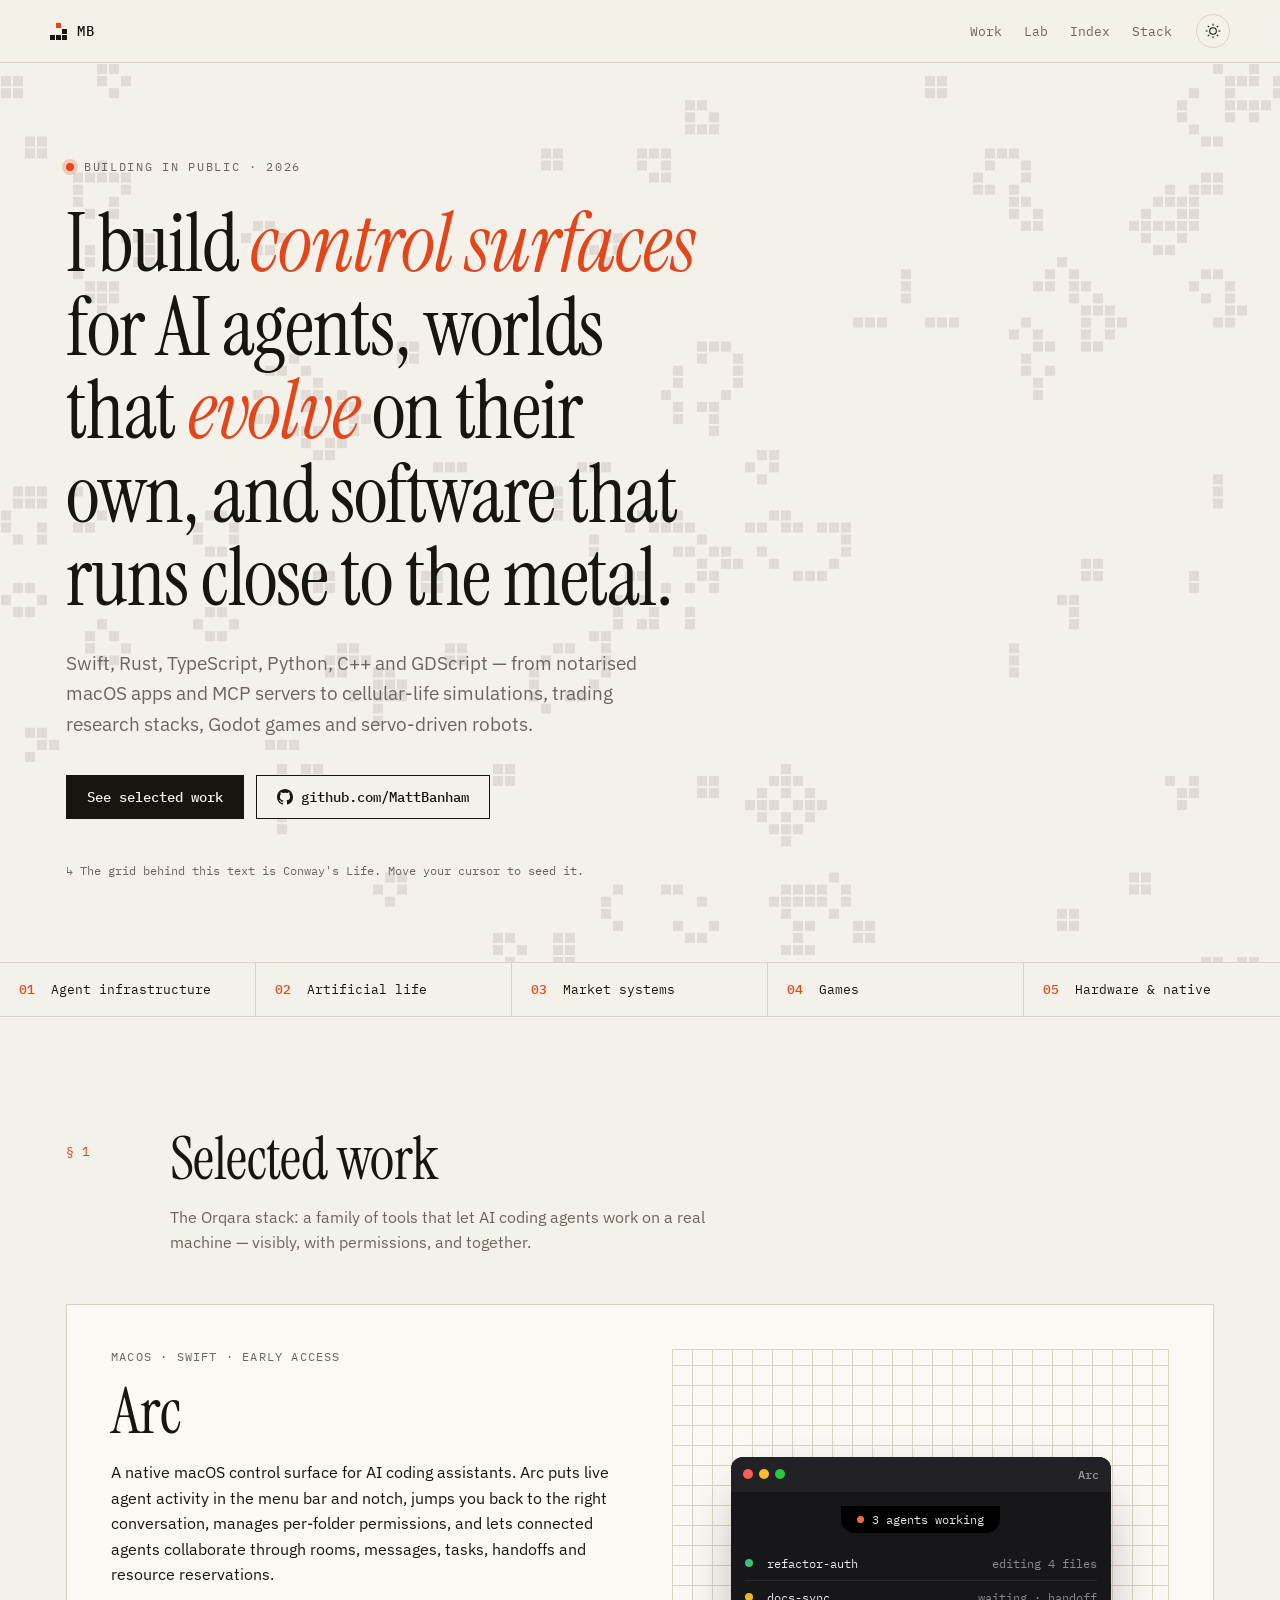
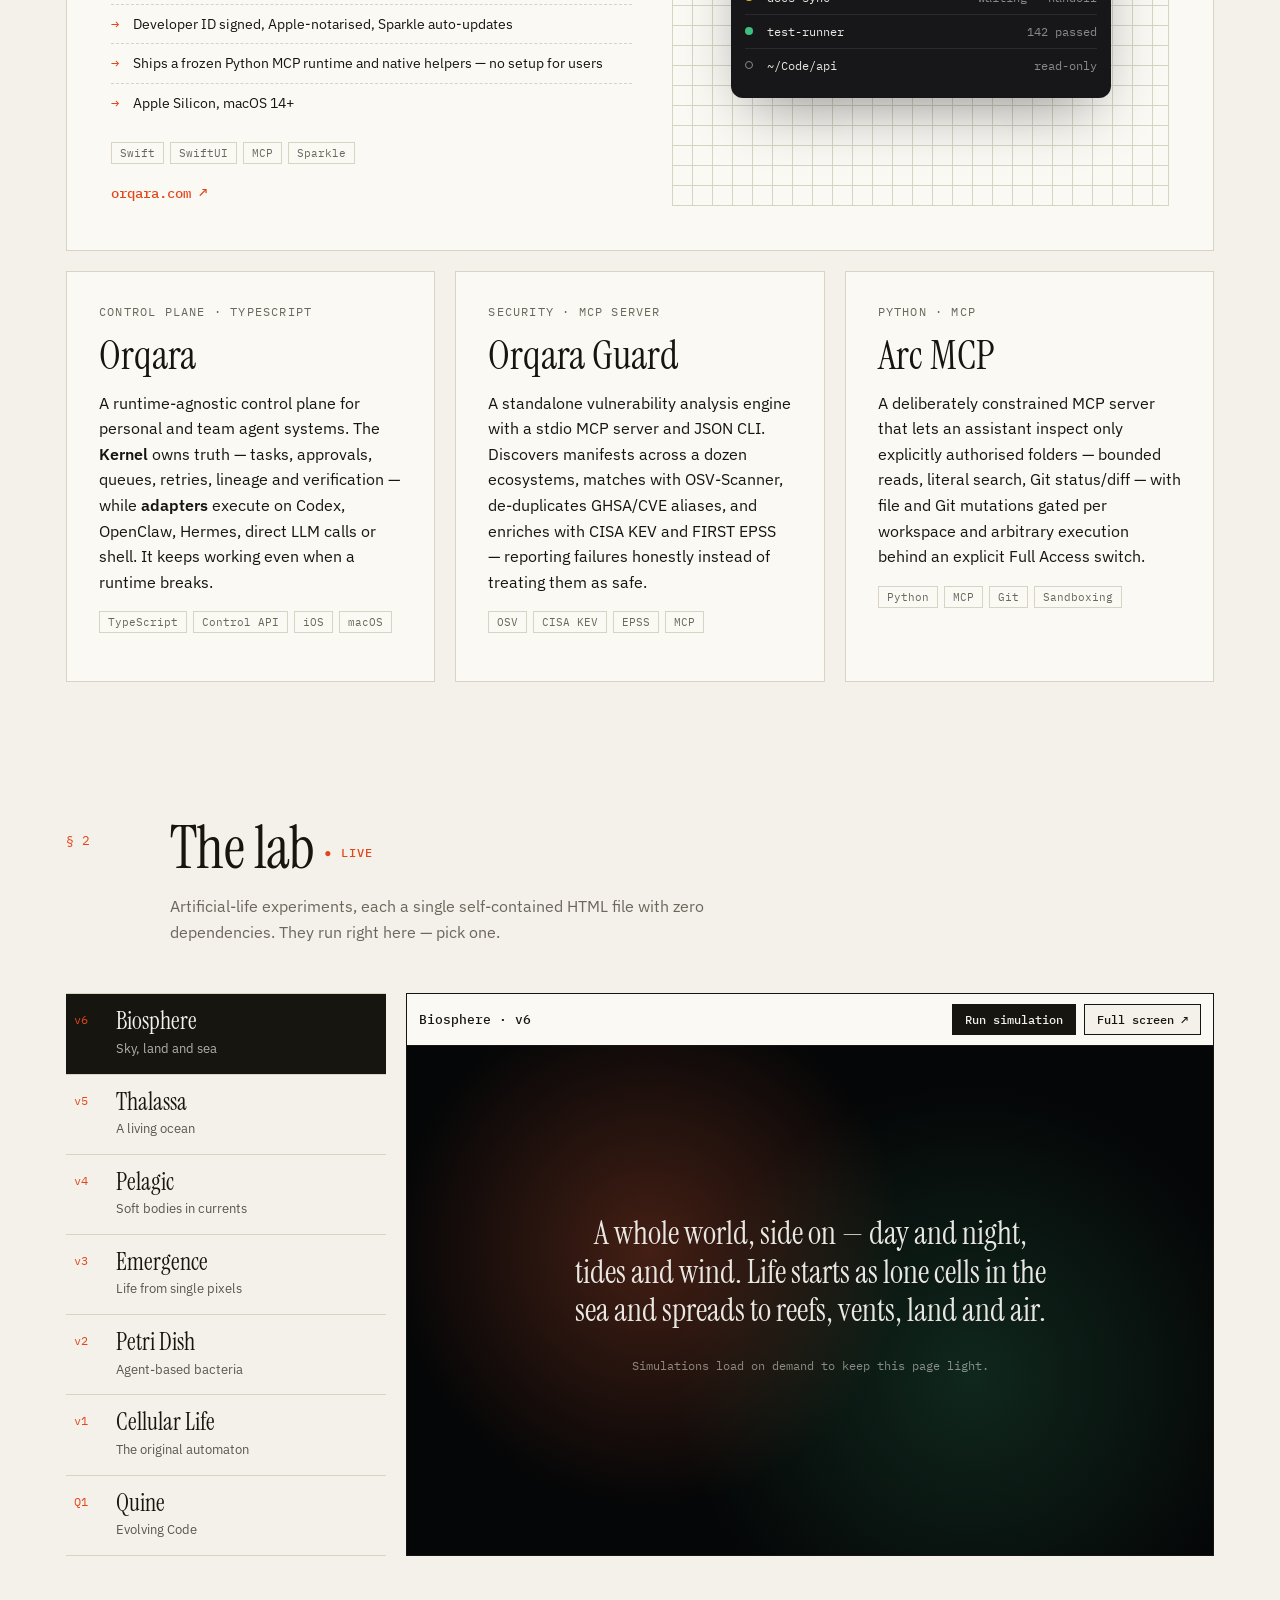
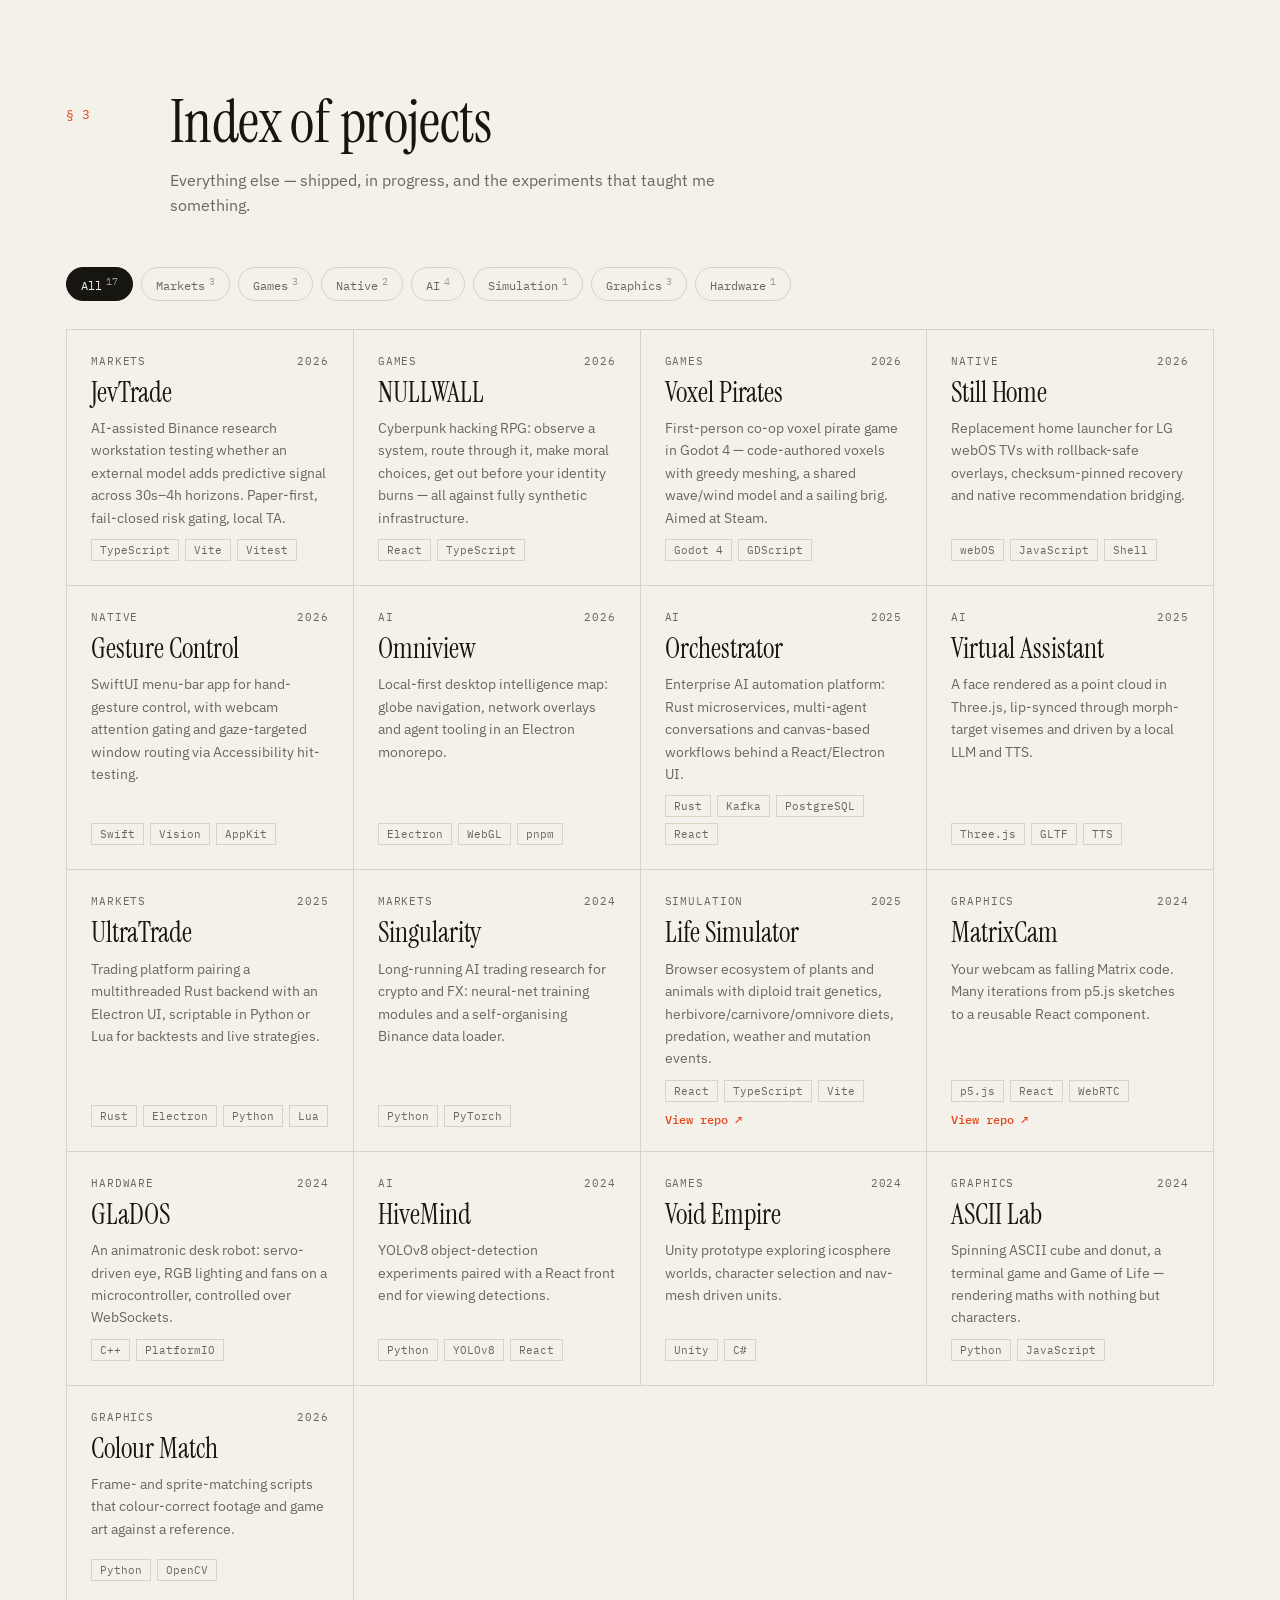
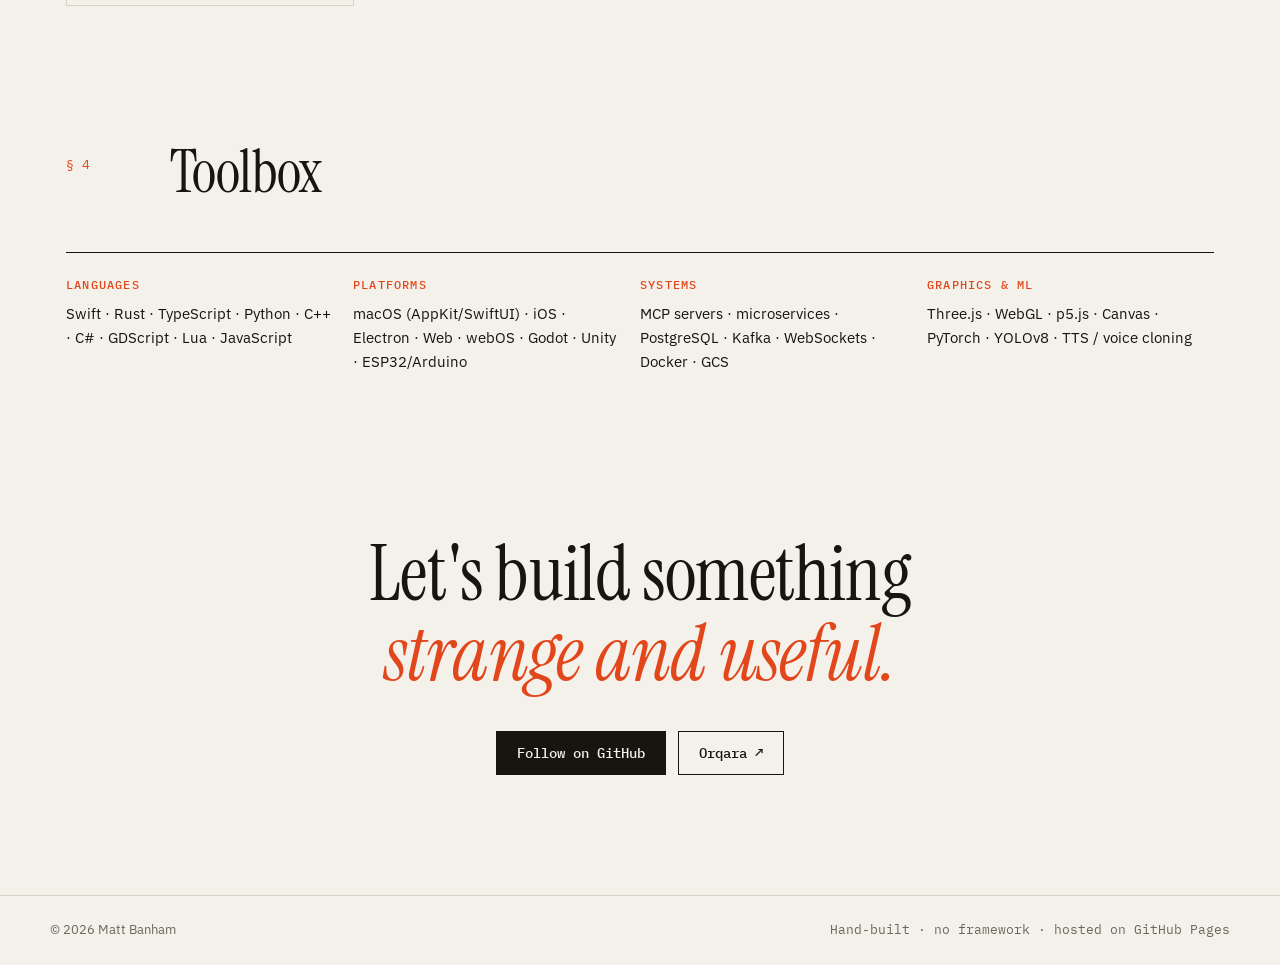
==== index.html @ 12acc255 "Portfolio site: work, live simulation lab and project index Co-Authored-By: Claude <noreply@anthropi" ====
<!doctype html>
<html lang="en">
<head>
  <meta charset="utf-8">
  <meta name="viewport" content="width=device-width, initial-scale=1">
  <title>Matt Banham — Work</title>
  <meta name="description" content="Agent tooling, living simulations, trading systems, games and hardware — selected work by Matt Banham.">
  <meta property="og:title" content="Matt Banham — Work">
  <meta property="og:description" content="Agent tooling, living simulations, trading systems, games and hardware.">
  <link rel="icon" href="data:image/svg+xml,%3Csvg xmlns='http://www.w3.org/2000/svg' viewBox='0 0 16 16'%3E%3Crect width='16' height='16' fill='%2316150f'/%3E%3Crect x='3' y='3' width='3' height='3' fill='%23e2471b'/%3E%3Crect x='6.5' y='6.5' width='3' height='3' fill='%23f4f1ea'/%3E%3Crect x='10' y='3' width='3' height='3' fill='%23f4f1ea'/%3E%3Crect x='3' y='10' width='3' height='3' fill='%23f4f1ea'/%3E%3Crect x='10' y='10' width='3' height='3' fill='%23f4f1ea'/%3E%3C/svg%3E">
  <link rel="preconnect" href="https://fonts.googleapis.com">
  <link rel="preconnect" href="https://fonts.gstatic.com" crossorigin>
  <link href="https://fonts.googleapis.com/css2?family=Instrument+Serif:ital@0;1&family=IBM+Plex+Mono:wght@400;500&family=IBM+Plex+Sans:wght@400;500;600&display=swap" rel="stylesheet">
  <link rel="stylesheet" href="assets/style.css">
</head>
<body>
  <a class="skip" href="#work">Skip to work</a>

  <header class="nav">
    <a class="brand" href="#top" aria-label="Home">
      <span class="glyph" aria-hidden="true"><i></i><i></i><i></i><i></i><i></i></span>
      <span>MB</span>
    </a>
    <nav aria-label="Sections">
      <a href="#work">Work</a>
      <a href="#lab">Lab</a>
      <a href="#index">Index</a>
      <a href="#stack">Stack</a>
    </nav>
    <button class="theme" id="themeToggle" type="button" aria-label="Toggle colour theme">
      <svg viewBox="0 0 24 24" aria-hidden="true"><circle cx="12" cy="12" r="5"/><path d="M12 1v3M12 20v3M4.2 4.2l2.1 2.1M17.7 17.7l2.1 2.1M1 12h3M20 12h3M4.2 19.8l2.1-2.1M17.7 6.3l2.1-2.1"/></svg>
    </button>
  </header>

  <main id="top">
    <!-- HERO -->
    <section class="hero">
      <canvas id="life" aria-hidden="true"></canvas>
      <div class="hero-inner">
        <p class="eyebrow"><span class="dot"></span> Building in public · 2026</p>
        <h1>I build <em>control surfaces</em> for AI agents, worlds that <em>evolve</em> on their own, and software that runs close to the metal.</h1>
        <p class="lede">Swift, Rust, TypeScript, Python, C++ and GDScript — from notarised macOS apps and MCP servers to cellular-life simulations, trading research stacks, Godot games and servo-driven robots.</p>
        <div class="cta">
          <a class="btn primary" href="#work">See selected work</a>
          <a class="btn" href="https://github.com/MattBanham" target="_blank" rel="noopener">
            <svg viewBox="0 0 16 16" aria-hidden="true"><path fill="currentColor" d="M8 0C3.58 0 0 3.58 0 8c0 3.54 2.29 6.53 5.47 7.59.4.07.55-.17.55-.38 0-.19-.01-.82-.01-1.49-2.01.37-2.53-.49-2.69-.94-.09-.23-.48-.94-.82-1.13-.28-.15-.68-.52-.01-.53.63-.01 1.08.58 1.23.82.72 1.21 1.87.87 2.33.66.07-.52.28-.87.51-1.07-1.78-.2-3.64-.89-3.64-3.95 0-.87.31-1.59.82-2.15-.08-.2-.36-1.02.08-2.12 0 0 .67-.21 2.2.82.64-.18 1.32-.27 2-.27.68 0 1.36.09 2 .27 1.53-1.04 2.2-.82 2.2-.82.44 1.1.16 1.92.08 2.12.51.56.82 1.27.82 2.15 0 3.07-1.87 3.75-3.65 3.95.29.25.54.73.54 1.48 0 1.07-.01 1.93-.01 2.2 0 .21.15.46.55.38A8.013 8.013 0 0016 8c0-4.42-3.58-8-8-8z"/></svg>
            github.com/MattBanham
          </a>
        </div>
        <p class="hint">↳ The grid behind this text is Conway's Life. Move your cursor to seed it.</p>
      </div>
    </section>

    <!-- DOMAINS STRIP -->
    <section class="strip" aria-label="Areas of work">
      <div><b>01</b> Agent infrastructure</div>
      <div><b>02</b> Artificial life</div>
      <div><b>03</b> Market systems</div>
      <div><b>04</b> Games</div>
      <div><b>05</b> Hardware &amp; native</div>
    </section>

    <!-- FEATURED -->
    <section id="work" class="section">
      <header class="sec-head">
        <p class="num">§ 1</p>
        <h2>Selected work</h2>
        <p class="sec-sub">The Orqara stack: a family of tools that let AI coding agents work on a real machine — visibly, with permissions, and together.</p>
      </header>

      <article class="feature feature-lg">
        <div class="feature-copy">
          <p class="kicker">macOS · Swift · Early Access</p>
          <h3>Arc</h3>
          <p>A native macOS control surface for AI coding assistants. Arc puts live agent activity in the menu bar and notch, jumps you back to the right conversation, manages per-folder permissions, and lets connected agents collaborate through rooms, messages, tasks, handoffs and resource reservations.</p>
          <ul class="facts">
            <li>Developer ID signed, Apple-notarised, Sparkle auto-updates</li>
            <li>Ships a frozen Python MCP runtime and native helpers — no setup for users</li>
            <li>Apple Silicon, macOS 14+</li>
          </ul>
          <div class="tags"><span>Swift</span><span>SwiftUI</span><span>MCP</span><span>Sparkle</span></div>
          <a class="link" href="https://orqara.com" target="_blank" rel="noopener">orqara.com ↗</a>
        </div>
        <div class="feature-art" aria-hidden="true">
          <div class="mock-mac">
            <div class="mock-bar"><span></span><span></span><span></span><b>Arc</b></div>
            <div class="mock-notch"><i></i> 3 agents working</div>
            <div class="mock-rows">
              <div><i class="ok"></i><span>refactor-auth</span><em>editing 4 files</em></div>
              <div><i class="busy"></i><span>docs-sync</span><em>waiting · handoff</em></div>
              <div><i class="ok"></i><span>test-runner</span><em>142 passed</em></div>
              <div><i class="lock"></i><span>~/Code/api</span><em>read-only</em></div>
            </div>
          </div>
        </div>
      </article>

      <div class="feature-grid">
        <article class="feature">
          <p class="kicker">Control plane · TypeScript</p>
          <h3>Orqara</h3>
          <p>A runtime-agnostic control plane for personal and team agent systems. The <b>Kernel</b> owns truth — tasks, approvals, queues, retries, lineage and verification — while <b>adapters</b> execute on Codex, OpenClaw, Hermes, direct LLM calls or shell. It keeps working even when a runtime breaks.</p>
          <div class="tags"><span>TypeScript</span><span>Control API</span><span>iOS</span><span>macOS</span></div>
        </article>
        <article class="feature">
          <p class="kicker">Security · MCP server</p>
          <h3>Orqara Guard</h3>
          <p>A standalone vulnerability analysis engine with a stdio MCP server and JSON CLI. Discovers manifests across a dozen ecosystems, matches with OSV-Scanner, de-duplicates GHSA/CVE aliases, and enriches with CISA KEV and FIRST EPSS — reporting failures honestly instead of treating them as safe.</p>
          <div class="tags"><span>OSV</span><span>CISA KEV</span><span>EPSS</span><span>MCP</span></div>
        </article>
        <article class="feature">
          <p class="kicker">Python · MCP</p>
          <h3>Arc MCP</h3>
          <p>A deliberately constrained MCP server that lets an assistant inspect only explicitly authorised folders — bounded reads, literal search, Git status/diff — with file and Git mutations gated per workspace and arbitrary execution behind an explicit Full Access switch.</p>
          <div class="tags"><span>Python</span><span>MCP</span><span>Git</span><span>Sandboxing</span></div>
        </article>
      </div>
    </section>

    <!-- LAB -->
    <section id="lab" class="section lab">
      <header class="sec-head">
        <p class="num">§ 2</p>
        <h2>The lab <span class="live">● live</span></h2>
        <p class="sec-sub">Artificial-life experiments, each a single self-contained HTML file with zero dependencies. They run right here — pick one.</p>
      </header>

      <div class="lab-layout">
        <ol class="lab-list" id="labList"></ol>
        <div class="lab-stage">
          <div class="stage-bar">
            <span id="stageTitle">Biosphere</span>
            <span class="stage-actions">
              <button type="button" id="stageLoad" class="btn small primary">Run simulation</button>
              <a id="stageOpen" class="btn small" href="demos/cellular-life/v6.html" target="_blank" rel="noopener">Full screen ↗</a>
            </span>
          </div>
          <div class="stage-frame" id="stageFrame">
            <div class="stage-poster" id="stagePoster">
              <p id="stageDesc"></p>
              <p class="mono small">Simulations load on demand to keep this page light.</p>
            </div>
          </div>
        </div>
      </div>
    </section>

    <!-- INDEX -->
    <section id="index" class="section">
      <header class="sec-head">
        <p class="num">§ 3</p>
        <h2>Index of projects</h2>
        <p class="sec-sub">Everything else — shipped, in progress, and the experiments that taught me something.</p>
      </header>
      <div class="filters" role="toolbar" aria-label="Filter projects" id="filters"></div>
      <div class="index-grid" id="indexGrid"></div>
    </section>

    <!-- STACK -->
    <section id="stack" class="section">
      <header class="sec-head">
        <p class="num">§ 4</p>
        <h2>Toolbox</h2>
      </header>
      <div class="stack">
        <div><h4>Languages</h4><p>Swift · Rust · TypeScript · Python · C++ · C# · GDScript · Lua · JavaScript</p></div>
        <div><h4>Platforms</h4><p>macOS (AppKit/SwiftUI) · iOS · Electron · Web · webOS · Godot · Unity · ESP32/Arduino</p></div>
        <div><h4>Systems</h4><p>MCP servers · microservices · PostgreSQL · Kafka · WebSockets · Docker · GCS</p></div>
        <div><h4>Graphics &amp; ML</h4><p>Three.js · WebGL · p5.js · Canvas · PyTorch · YOLOv8 · TTS / voice cloning</p></div>
      </div>
    </section>

    <!-- CONTACT -->
    <section class="section contact">
      <h2>Let's build something <em>strange and useful.</em></h2>
      <div class="cta">
        <a class="btn primary" href="https://github.com/MattBanham" target="_blank" rel="noopener">Follow on GitHub</a>
        <a class="btn" href="https://orqara.com" target="_blank" rel="noopener">Orqara ↗</a>
      </div>
    </section>
  </main>

  <footer class="foot">
    <span>© <span id="year">2026</span> Matt Banham</span>
    <span class="mono">Hand-built · no framework · hosted on GitHub Pages</span>
  </footer>

  <script src="assets/main.js"></script>
</body>
</html>
---- assets/style.css ----
:root {
  --paper: #f4f1ea;
  --card: #fbf9f4;
  --ink: #16150f;
  --muted: #6b675c;
  --line: #d9d3c4;
  --accent: #e2471b;
  --accent-ink: #fff;
  --ok: #2f8f5b;
  --busy: #d69a1c;
  --cell: rgba(22, 21, 15, 0.09);
  --cell-hot: rgba(226, 71, 27, 0.5);
  --serif: "Instrument Serif", Georgia, serif;
  --sans: "IBM Plex Sans", system-ui, -apple-system, sans-serif;
  --mono: "IBM Plex Mono", ui-monospace, Menlo, monospace;
  --wrap: 1180px;
  color-scheme: light;
}
@media (prefers-color-scheme: dark) {
  :root:not([data-theme="light"]) {
    --paper: #0f0f0d; --card: #171714; --ink: #ece8dd; --muted: #9a958a; --line: #2c2b27;
    --accent: #ff6a3d; --accent-ink: #120a06; --cell: rgba(236, 232, 221, 0.07); --cell-hot: rgba(255, 106, 61, 0.55);
    color-scheme: dark;
  }
}
:root[data-theme="dark"] {
  --paper: #0f0f0d; --card: #171714; --ink: #ece8dd; --muted: #9a958a; --line: #2c2b27;
  --accent: #ff6a3d; --accent-ink: #120a06; --cell: rgba(236, 232, 221, 0.07); --cell-hot: rgba(255, 106, 61, 0.55);
  color-scheme: dark;
}

* { box-sizing: border-box; }
html { scroll-behavior: smooth; }
body {
  margin: 0; background: var(--paper); color: var(--ink);
  font: 16px/1.6 var(--sans); -webkit-font-smoothing: antialiased; overflow-x: hidden;
}
a { color: inherit; }
em { font-style: italic; }
.mono { font-family: var(--mono); }
.small { font-size: 12px; }
.skip { position: absolute; left: -999px; }
.skip:focus { left: 16px; top: 16px; z-index: 99; background: var(--ink); color: var(--paper); padding: 8px 12px; }
:focus-visible { outline: 2px solid var(--accent); outline-offset: 3px; }

/* NAV */
.nav {
  position: sticky; top: 0; z-index: 20; display: flex; align-items: center; gap: 24px;
  padding: 14px max(16px, calc((100vw - var(--wrap)) / 2));
  background: color-mix(in srgb, var(--paper) 82%, transparent);
  backdrop-filter: blur(10px); -webkit-backdrop-filter: blur(10px);
  border-bottom: 1px solid var(--line);
}
.brand { display: flex; align-items: center; gap: 10px; text-decoration: none; font: 500 14px var(--mono); letter-spacing: .08em; }
.glyph { display: grid; grid-template-columns: repeat(3, 5px); gap: 1px; }
.glyph i { width: 5px; height: 5px; background: var(--ink); }
.glyph i:nth-child(1) { grid-column: 2; background: var(--accent); }
.glyph i:nth-child(2) { grid-column: 3; grid-row: 2; }
.glyph i:nth-child(3) { grid-column: 1; grid-row: 3; }
.glyph i:nth-child(4) { grid-column: 2; grid-row: 3; }
.glyph i:nth-child(5) { grid-column: 3; grid-row: 3; }
.nav nav { display: flex; gap: 22px; margin-left: auto; }
.nav nav a { text-decoration: none; font: 13px var(--mono); color: var(--muted); }
.nav nav a:hover { color: var(--ink); }
.theme { background: none; border: 1px solid var(--line); border-radius: 50%; width: 34px; height: 34px; display: grid; place-items: center; cursor: pointer; color: var(--ink); }
.theme svg { width: 16px; height: 16px; fill: none; stroke: currentColor; stroke-width: 1.6; }

/* HERO */
.hero { position: relative; min-height: min(88vh, 820px); display: flex; align-items: center; border-bottom: 1px solid var(--line); overflow: hidden; }
#life { position: absolute; inset: 0; width: 100%; height: 100%; }
.hero-inner { position: relative; width: 100%; max-width: var(--wrap); margin: 0 auto; padding: 96px 16px 72px; pointer-events: none; }
.hero-inner a, .hero-inner button { pointer-events: auto; }
.eyebrow { font: 12px var(--mono); text-transform: uppercase; letter-spacing: .14em; color: var(--muted); margin: 0 0 28px; display: flex; align-items: center; gap: 10px; }
.dot { width: 8px; height: 8px; border-radius: 50%; background: var(--accent); box-shadow: 0 0 0 4px color-mix(in srgb, var(--accent) 22%, transparent); animation: pulse 2.4s infinite; }
@keyframes pulse { 50% { box-shadow: 0 0 0 9px color-mix(in srgb, var(--accent) 0%, transparent); } }
h1 { font: 400 clamp(40px, 6.4vw, 88px)/1.02 var(--serif); letter-spacing: -0.015em; margin: 0; max-width: 19ch; text-wrap: balance; }
h1 em, h2 em { color: var(--accent); }
.lede { max-width: 56ch; font-size: clamp(16px, 1.6vw, 19px); color: var(--muted); margin: 28px 0 36px; }
.hint { font: 12px var(--mono); color: var(--muted); margin-top: 44px; }

.cta { display: flex; flex-wrap: wrap; gap: 12px; }
.btn {
  display: inline-flex; align-items: center; gap: 8px; padding: 12px 20px; border: 1px solid var(--ink);
  text-decoration: none; font: 500 14px var(--mono); background: var(--paper); color: var(--ink); cursor: pointer;
  transition: transform .15s, background .15s;
}
.btn svg { width: 16px; height: 16px; }
.btn:hover { transform: translate(-2px, -2px); box-shadow: 3px 3px 0 var(--ink); }
.btn.primary { background: var(--ink); color: var(--paper); }
.btn.primary:hover { box-shadow: 3px 3px 0 var(--accent); }
.btn.small { padding: 7px 12px; font-size: 12px; }

/* STRIP */
.strip { display: grid; grid-template-columns: repeat(5, 1fr); border-bottom: 1px solid var(--line); }
.strip div { padding: 18px max(16px, 1.5vw); font: 13px var(--mono); border-right: 1px solid var(--line); }
.strip div:last-child { border-right: 0; }
.strip b { color: var(--accent); font-weight: 500; margin-right: 8px; }

/* SECTIONS */
.section { max-width: var(--wrap); margin: 0 auto; padding: 112px 16px 24px; }
.sec-head { display: grid; grid-template-columns: 80px 1fr; column-gap: 24px; margin-bottom: 48px; }
.num { font: 13px var(--mono); color: var(--accent); margin: 14px 0 0; }
h2 { font: 400 clamp(36px, 4.6vw, 60px)/1.05 var(--serif); margin: 0; letter-spacing: -0.01em; }
.sec-sub { grid-column: 2; color: var(--muted); max-width: 60ch; margin: 14px 0 0; }
.live { font: 500 12px var(--mono); color: var(--accent); vertical-align: middle; letter-spacing: .1em; text-transform: uppercase; }

/* FEATURES */
.feature { background: var(--card); border: 1px solid var(--line); padding: 32px; position: relative; }
.feature h3 { font: 400 40px/1 var(--serif); margin: 6px 0 16px; }
.feature p { margin: 0 0 16px; }
.feature b { font-weight: 600; }
.kicker { font: 12px var(--mono) !important; letter-spacing: .1em; text-transform: uppercase; color: var(--muted); }
.feature-lg { display: grid; grid-template-columns: 1.05fr 1fr; gap: 40px; padding: 44px; margin-bottom: 20px; }
.feature-lg h3 { font-size: 64px; }
.facts { list-style: none; padding: 0; margin: 0 0 20px; font-size: 14px; }
.facts li { padding: 8px 0 8px 22px; border-top: 1px dashed var(--line); position: relative; }
.facts li::before { content: "→"; position: absolute; left: 0; color: var(--accent); font-family: var(--mono); }
.tags { display: flex; flex-wrap: wrap; gap: 6px; margin-bottom: 16px; }
.tags span { font: 11px var(--mono); padding: 3px 8px; border: 1px solid var(--line); color: var(--muted); }
.link { font: 500 14px var(--mono); color: var(--accent); text-decoration: none; }
.link:hover { text-decoration: underline; }
.feature-grid { display: grid; grid-template-columns: repeat(3, 1fr); gap: 20px; }
.feature-grid .feature { transition: transform .2s, box-shadow .2s; }
.feature-grid .feature:hover { transform: translateY(-4px); box-shadow: 0 6px 0 var(--ink); }

/* Arc mock */
.feature-art { display: grid; place-items: center; background: repeating-linear-gradient(0deg, transparent 0 19px, var(--line) 19px 20px), repeating-linear-gradient(90deg, transparent 0 19px, var(--line) 19px 20px); border: 1px solid var(--line); padding: 32px 20px; }
.mock-mac { width: 100%; max-width: 380px; background: #17171a; color: #e9e7e1; border-radius: 12px; box-shadow: 0 24px 60px -20px rgba(0,0,0,.45); overflow: hidden; font: 12px var(--mono); }
.mock-bar { display: flex; align-items: center; gap: 6px; padding: 10px 12px; background: #222226; }
.mock-bar span { width: 10px; height: 10px; border-radius: 50%; background: #444; }
.mock-bar span:nth-child(1) { background: #ff5f57; } .mock-bar span:nth-child(2) { background: #febc2e; } .mock-bar span:nth-child(3) { background: #28c840; }
.mock-bar b { margin-left: auto; font-weight: 500; opacity: .6; }
.mock-notch { margin: 14px auto 6px; width: max-content; background: #000; padding: 6px 16px; border-radius: 0 0 14px 14px; display: flex; gap: 8px; align-items: center; }
.mock-notch i { width: 7px; height: 7px; border-radius: 50%; background: #ff6a3d; animation: pulse 1.6s infinite; }
.mock-rows { padding: 8px 14px 16px; }
.mock-rows div { display: grid; grid-template-columns: 12px 1fr auto; gap: 10px; align-items: center; padding: 9px 0; border-bottom: 1px solid #2a2a2e; }
.mock-rows div:last-child { border: 0; }
.mock-rows i { width: 8px; height: 8px; border-radius: 50%; }
.mock-rows i.ok { background: #3fbf7f; } .mock-rows i.busy { background: #f0b429; animation: pulse 1.2s infinite; } .mock-rows i.lock { background: transparent; border: 1.5px solid #888; }
.mock-rows em { font-style: normal; opacity: .55; }

/* LAB */
.lab-layout { display: grid; grid-template-columns: 320px 1fr; gap: 20px; }
.lab-list { list-style: none; margin: 0; padding: 0; border-top: 1px solid var(--line); }
.lab-list button {
  width: 100%; text-align: left; background: none; border: 0; border-bottom: 1px solid var(--line);
  padding: 14px 8px; cursor: pointer; color: var(--ink); display: grid; grid-template-columns: 34px 1fr; gap: 4px 8px; font: inherit;
}
.lab-list button:hover { background: var(--card); }
.lab-list button[aria-pressed="true"] { background: var(--ink); color: var(--paper); }
.lab-list .v { font: 12px var(--mono); color: var(--accent); padding-top: 4px; }
.lab-list .t { font: 400 24px/1.1 var(--serif); }
.lab-list .s { grid-column: 2; font-size: 13px; opacity: .7; }
.lab-stage { border: 1px solid var(--ink); background: var(--card); display: flex; flex-direction: column; min-height: 520px; }
.stage-bar { display: flex; align-items: center; justify-content: space-between; gap: 12px; padding: 10px 12px; border-bottom: 1px solid var(--ink); font: 500 13px var(--mono); flex-wrap: wrap; }
.stage-actions { display: flex; gap: 8px; }
.stage-frame { flex: 1; position: relative; background: #050607; }
.stage-frame iframe { position: absolute; inset: 0; width: 100%; height: 100%; border: 0; }
.stage-poster { position: absolute; inset: 0; display: grid; place-content: center; text-align: center; padding: 32px; color: #e9e7e1;
  background: radial-gradient(circle at 30% 40%, rgba(255,106,61,.25), transparent 40%), radial-gradient(circle at 70% 65%, rgba(63,191,127,.18), transparent 45%), #050607; }
.stage-poster p:first-child { font: 400 clamp(22px, 2.6vw, 32px)/1.2 var(--serif); max-width: 32ch; margin: 0 auto 14px; }
.stage-poster .small { opacity: .55; }

/* INDEX */
.filters { display: flex; flex-wrap: wrap; gap: 8px; margin-bottom: 28px; }
.filters button { font: 12px var(--mono); padding: 7px 14px; border: 1px solid var(--line); background: transparent; color: var(--muted); cursor: pointer; border-radius: 999px; }
.filters button:hover { color: var(--ink); border-color: var(--ink); }
.filters button[aria-pressed="true"] { background: var(--ink); color: var(--paper); border-color: var(--ink); }
.filters sup { margin-left: 4px; opacity: .6; }
.index-grid { display: grid; grid-template-columns: repeat(auto-fill, minmax(260px, 1fr)); border-top: 1px solid var(--line); border-left: 1px solid var(--line); }
.card { padding: 24px; border-right: 1px solid var(--line); border-bottom: 1px solid var(--line); display: flex; flex-direction: column; gap: 10px; min-height: 220px; transition: background .15s; }
.card:hover { background: var(--card); }
.card-top { display: flex; justify-content: space-between; font: 11px var(--mono); color: var(--muted); text-transform: uppercase; letter-spacing: .08em; }
.card h3 { font: 400 28px/1.05 var(--serif); margin: 0; }
.card p { margin: 0; font-size: 14px; color: var(--muted); flex: 1; }
.card .tags { margin: 0; }
.card a { font: 500 12px var(--mono); color: var(--accent); text-decoration: none; }
.card a:hover { text-decoration: underline; }
.card[hidden] { display: none; }

/* STACK */
.stack { display: grid; grid-template-columns: repeat(4, 1fr); border-top: 1px solid var(--ink); }
.stack div { padding: 24px 20px 24px 0; }
.stack h4 { font: 500 12px var(--mono); text-transform: uppercase; letter-spacing: .1em; color: var(--accent); margin: 0 0 10px; }
.stack p { margin: 0; font-size: 15px; }

/* CONTACT */
.contact { text-align: center; padding-bottom: 120px; }
.contact h2 { font-size: clamp(40px, 6vw, 80px); max-width: 16ch; margin: 0 auto 36px; }
.contact .cta { justify-content: center; }

.foot { display: flex; justify-content: space-between; gap: 16px; flex-wrap: wrap; padding: 24px max(16px, calc((100vw - var(--wrap)) / 2)); border-top: 1px solid var(--line); font-size: 13px; color: var(--muted); }

/* REVEAL */
.reveal { opacity: 0; transform: translateY(18px); transition: opacity .7s, transform .7s; }
.reveal.in { opacity: 1; transform: none; }

/* RESPONSIVE */
@media (max-width: 960px) {
  .feature-lg { grid-template-columns: 1fr; padding: 28px; }
  .feature-grid { grid-template-columns: 1fr; }
  .lab-layout { grid-template-columns: 1fr; }
  .lab-list { display: grid; grid-template-columns: repeat(auto-fill, minmax(200px, 1fr)); }
  .stack { grid-template-columns: 1fr 1fr; }
  .strip { grid-template-columns: repeat(3, 1fr); }
  .strip div:nth-child(3) { border-right: 0; }
  .strip div:nth-child(n+4) { border-top: 1px solid var(--line); }
}
@media (max-width: 600px) {
  .nav nav { display: none; }
  .theme { margin-left: auto; }
  .sec-head { grid-template-columns: 1fr; }
  .sec-sub { grid-column: 1; }
  .num { margin: 0 0 6px; }
  .feature, .feature-lg { padding: 22px; }
  .feature-lg h3 { font-size: 48px; }
  .strip { grid-template-columns: 1fr 1fr; }
  .strip div { border-right: 1px solid var(--line) !important; border-top: 1px solid var(--line); }
  .strip div:nth-child(even) { border-right: 0 !important; }
  .stack { grid-template-columns: 1fr; }
  .lab-stage { min-height: 420px; }
  .section { padding-top: 80px; }
}
@media (prefers-reduced-motion: reduce) {
  * { animation: none !important; transition: none !important; scroll-behavior: auto !important; }
  .reveal { opacity: 1; transform: none; }
}
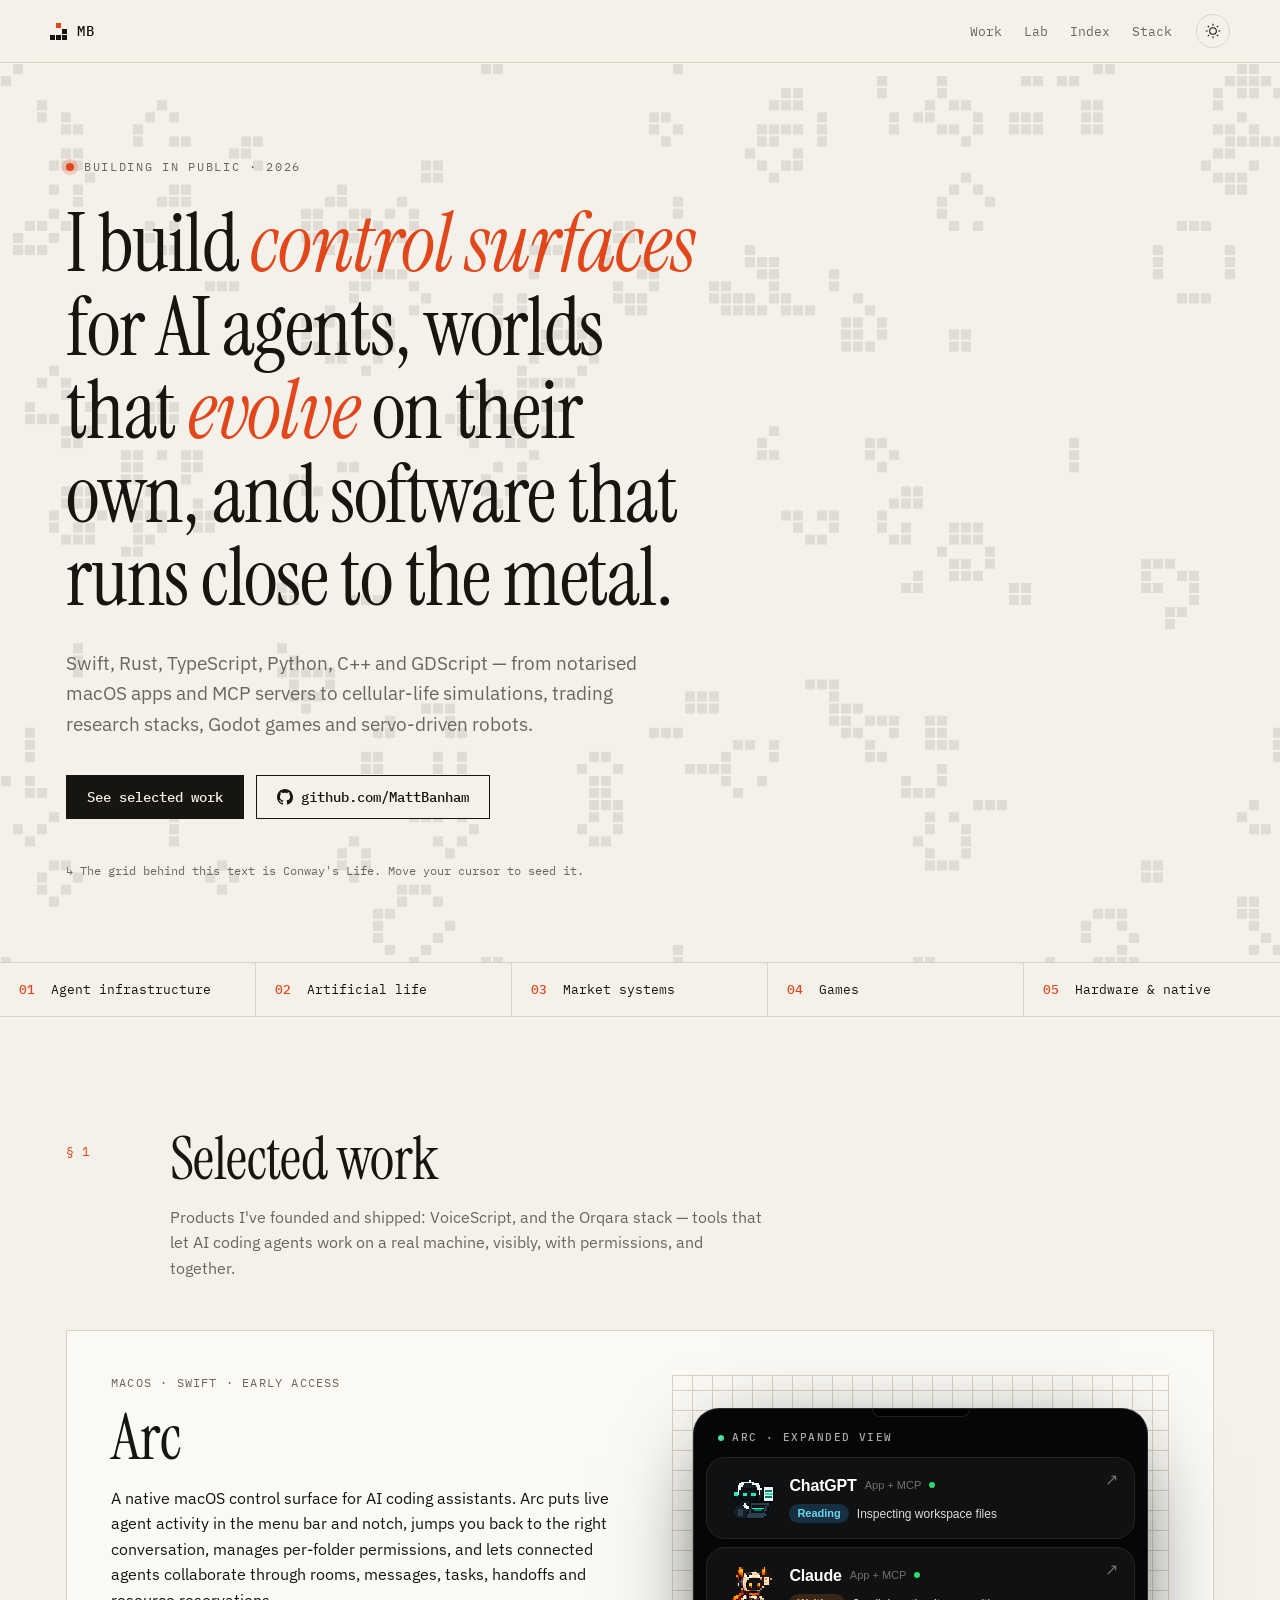
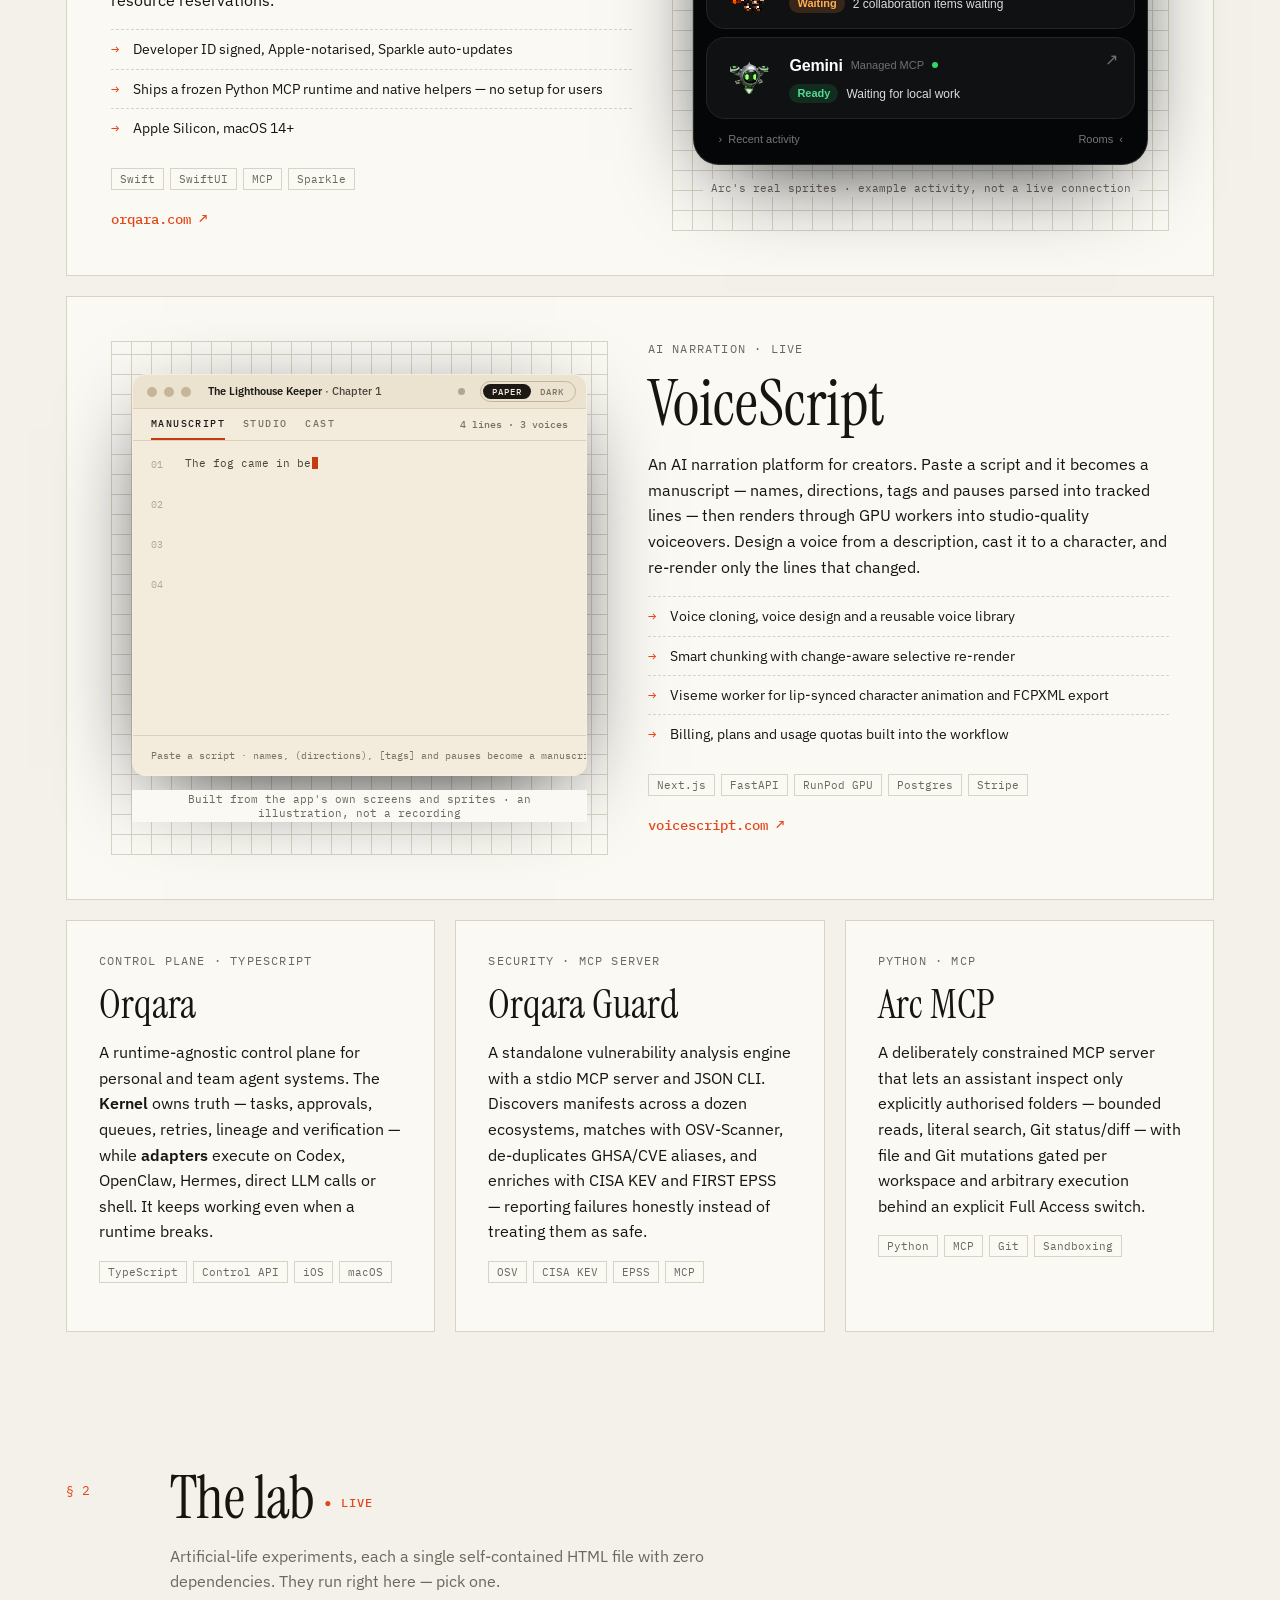
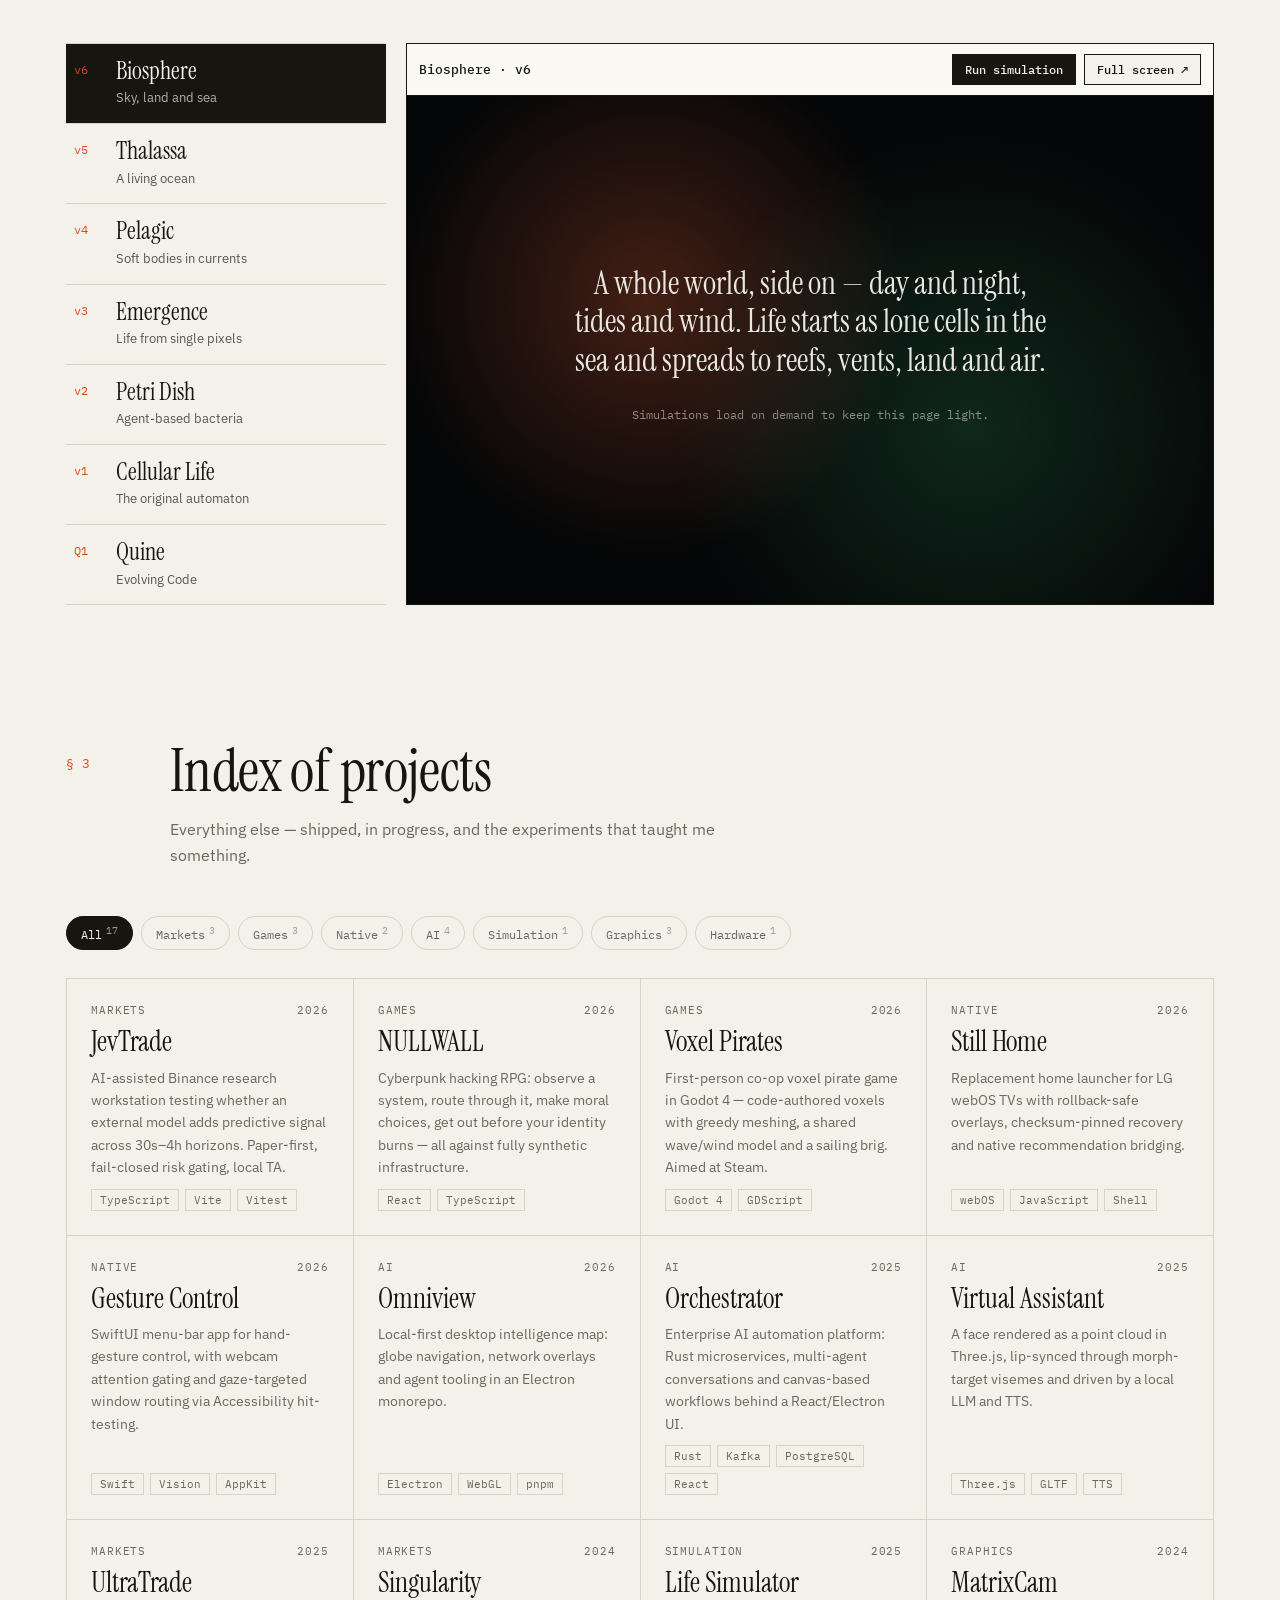
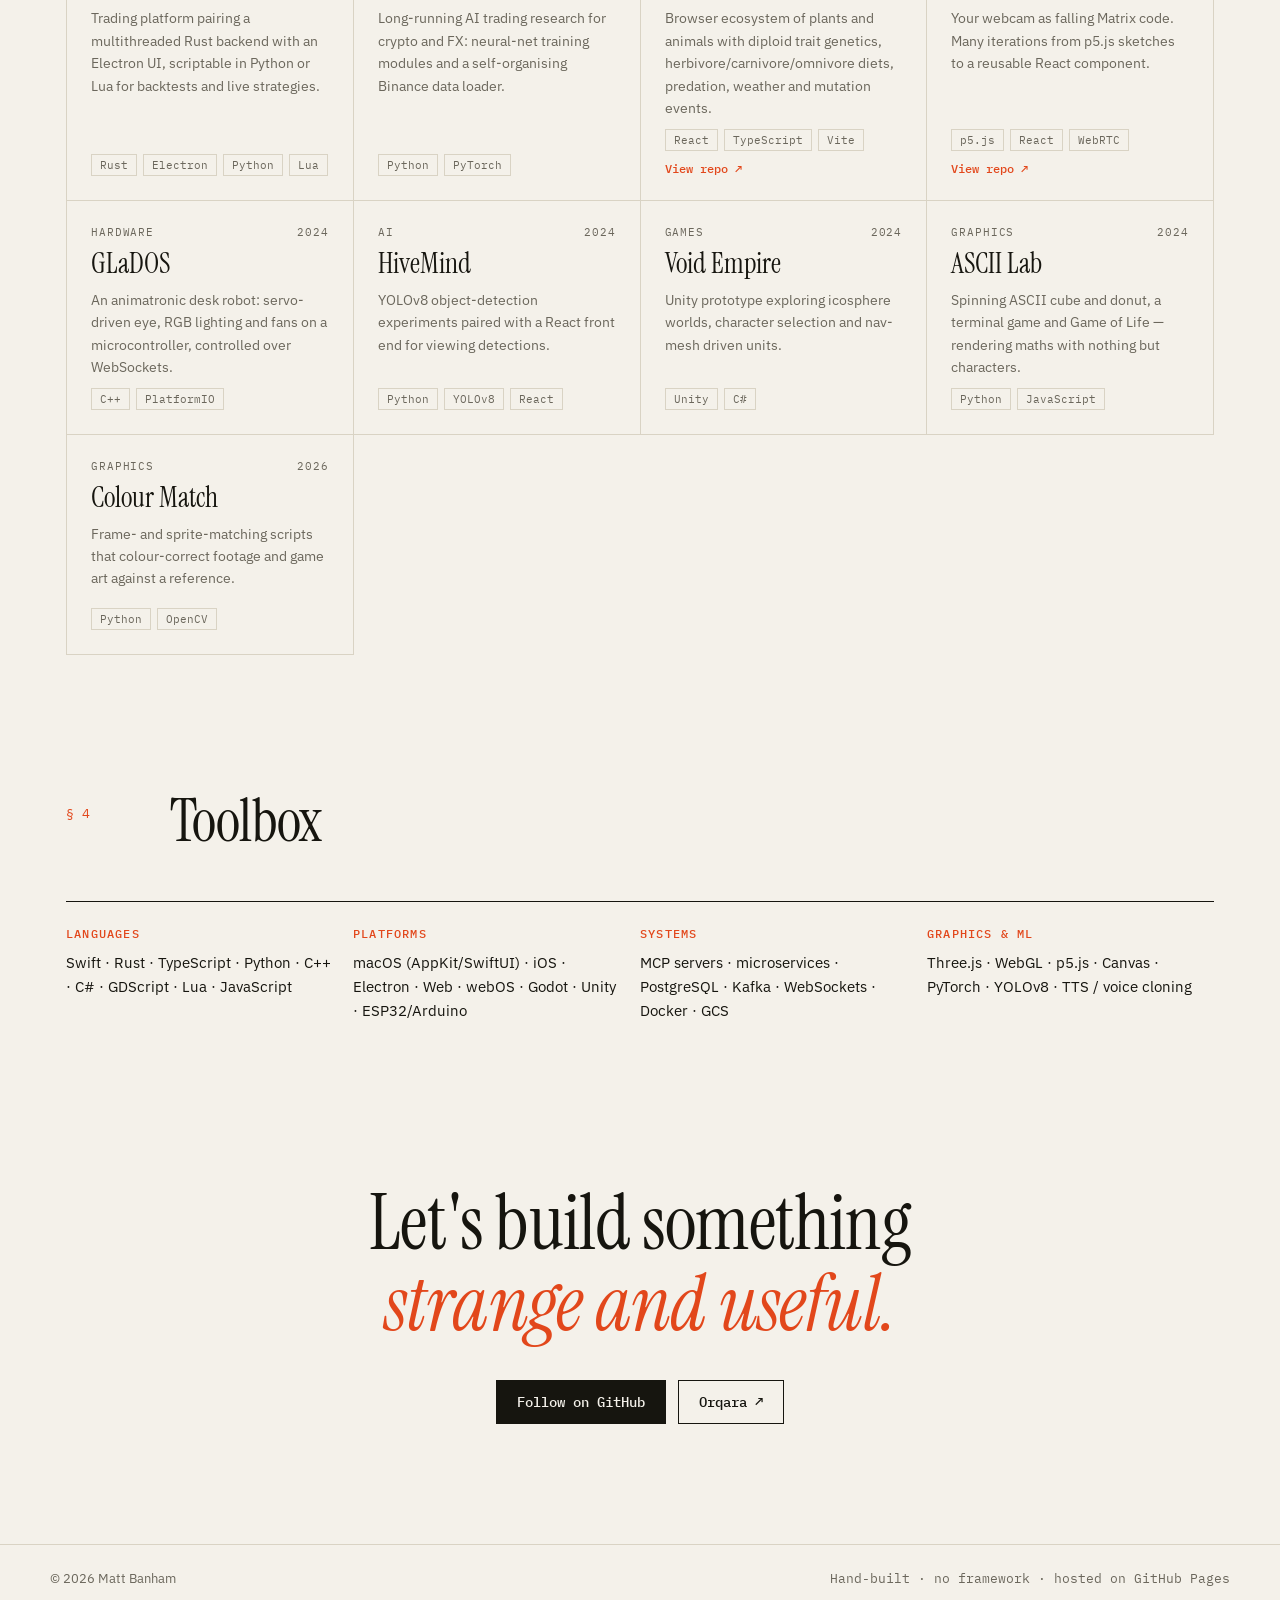
==== commit 6a8cd530: "Add VoiceScript with its live demo; use the real Arc demo from the matt-os site Co-Authored-By: Clau" ====
--- a/index.html
+++ b/index.html
@@ -12,6 +12,7 @@
   <link rel="preconnect" href="https://fonts.gstatic.com" crossorigin>
   <link href="https://fonts.googleapis.com/css2?family=Instrument+Serif:ital@0;1&family=IBM+Plex+Mono:wght@400;500&family=IBM+Plex+Sans:wght@400;500;600&display=swap" rel="stylesheet">
   <link rel="stylesheet" href="assets/style.css">
+  <link rel="stylesheet" href="assets/demos.css">
 </head>
 <body>
   <a class="skip" href="#work">Skip to work</a>
@@ -65,7 +66,7 @@
       <header class="sec-head">
         <p class="num">§ 1</p>
         <h2>Selected work</h2>
-        <p class="sec-sub">The Orqara stack: a family of tools that let AI coding agents work on a real machine — visibly, with permissions, and together.</p>
+        <p class="sec-sub">Products I've founded and shipped: VoiceScript, and the Orqara stack — tools that let AI coding agents work on a real machine, visibly, with permissions, and together.</p>
       </header>
 
       <article class="feature feature-lg">
@@ -81,17 +82,27 @@
           <div class="tags"><span>Swift</span><span>SwiftUI</span><span>MCP</span><span>Sparkle</span></div>
           <a class="link" href="https://orqara.com" target="_blank" rel="noopener">orqara.com ↗</a>
         </div>
-        <div class="feature-art" aria-hidden="true">
-          <div class="mock-mac">
-            <div class="mock-bar"><span></span><span></span><span></span><b>Arc</b></div>
-            <div class="mock-notch"><i></i> 3 agents working</div>
-            <div class="mock-rows">
-              <div><i class="ok"></i><span>refactor-auth</span><em>editing 4 files</em></div>
-              <div><i class="busy"></i><span>docs-sync</span><em>waiting · handoff</em></div>
-              <div><i class="ok"></i><span>test-runner</span><em>142 passed</em></div>
-              <div><i class="lock"></i><span>~/Code/api</span><em>read-only</em></div>
-            </div>
-          </div>
+        <div class="feature-art">
+          <div data-demo="arc"></div>
+        </div>
+      </article>
+
+      <article class="feature feature-lg feature-flip">
+        <div class="feature-copy">
+          <p class="kicker">AI narration · Live</p>
+          <h3>VoiceScript</h3>
+          <p>An AI narration platform for creators. Paste a script and it becomes a manuscript — names, directions, tags and pauses parsed into tracked lines — then renders through GPU workers into studio-quality voiceovers. Design a voice from a description, cast it to a character, and re-render only the lines that changed.</p>
+          <ul class="facts">
+            <li>Voice cloning, voice design and a reusable voice library</li>
+            <li>Smart chunking with change-aware selective re-render</li>
+            <li>Viseme worker for lip-synced character animation and FCPXML export</li>
+            <li>Billing, plans and usage quotas built into the workflow</li>
+          </ul>
+          <div class="tags"><span>Next.js</span><span>FastAPI</span><span>RunPod GPU</span><span>Postgres</span><span>Stripe</span></div>
+          <a class="link" href="https://voicescript.com" target="_blank" rel="noopener">voicescript.com ↗</a>
+        </div>
+        <div class="feature-art">
+          <div data-demo="voicescript"></div>
         </div>
       </article>
 
@@ -186,5 +197,6 @@
   </footer>
 
   <script src="assets/main.js"></script>
+  <script src="assets/demos.js" defer></script>
 </body>
 </html>
--- a/assets/style.css
+++ b/assets/style.css
@@ -123,21 +123,13 @@
 .feature-grid .feature { transition: transform .2s, box-shadow .2s; }
 .feature-grid .feature:hover { transform: translateY(-4px); box-shadow: 0 6px 0 var(--ink); }
 
-/* Arc mock */
-.feature-art { display: grid; place-items: center; background: repeating-linear-gradient(0deg, transparent 0 19px, var(--line) 19px 20px), repeating-linear-gradient(90deg, transparent 0 19px, var(--line) 19px 20px); border: 1px solid var(--line); padding: 32px 20px; }
-.mock-mac { width: 100%; max-width: 380px; background: #17171a; color: #e9e7e1; border-radius: 12px; box-shadow: 0 24px 60px -20px rgba(0,0,0,.45); overflow: hidden; font: 12px var(--mono); }
-.mock-bar { display: flex; align-items: center; gap: 6px; padding: 10px 12px; background: #222226; }
-.mock-bar span { width: 10px; height: 10px; border-radius: 50%; background: #444; }
-.mock-bar span:nth-child(1) { background: #ff5f57; } .mock-bar span:nth-child(2) { background: #febc2e; } .mock-bar span:nth-child(3) { background: #28c840; }
-.mock-bar b { margin-left: auto; font-weight: 500; opacity: .6; }
-.mock-notch { margin: 14px auto 6px; width: max-content; background: #000; padding: 6px 16px; border-radius: 0 0 14px 14px; display: flex; gap: 8px; align-items: center; }
-.mock-notch i { width: 7px; height: 7px; border-radius: 50%; background: #ff6a3d; animation: pulse 1.6s infinite; }
-.mock-rows { padding: 8px 14px 16px; }
-.mock-rows div { display: grid; grid-template-columns: 12px 1fr auto; gap: 10px; align-items: center; padding: 9px 0; border-bottom: 1px solid #2a2a2e; }
-.mock-rows div:last-child { border: 0; }
-.mock-rows i { width: 8px; height: 8px; border-radius: 50%; }
-.mock-rows i.ok { background: #3fbf7f; } .mock-rows i.busy { background: #f0b429; animation: pulse 1.2s infinite; } .mock-rows i.lock { background: transparent; border: 1.5px solid #888; }
-.mock-rows em { font-style: normal; opacity: .55; }
+/* Demo panels (Arc, VoiceScript) — styles in demos.css */
+.feature-art { display: grid; place-items: center; min-width: 0; background: repeating-linear-gradient(0deg, transparent 0 19px, var(--line) 19px 20px), repeating-linear-gradient(90deg, transparent 0 19px, var(--line) 19px 20px); border: 1px solid var(--line); padding: 32px 20px; }
+.feature-art > div { width: 100%; min-width: 0; }
+.feature-art .mos-arc, .feature-art .mos-vs { margin: 0 auto; }
+.feature-art figcaption { font: 11px var(--mono) !important; color: var(--muted) !important; text-align: center; margin: 14px auto 0 !important; width: max-content; max-width: 100%; padding: 2px 8px; background: var(--card); }
+.feature-flip { grid-template-columns: 1fr 1.05fr; }
+.feature-flip .feature-copy { order: 2; }
 
 /* LAB */
 .lab-layout { display: grid; grid-template-columns: 320px 1fr; gap: 20px; }
@@ -198,6 +190,7 @@
 /* RESPONSIVE */
 @media (max-width: 960px) {
   .feature-lg { grid-template-columns: 1fr; padding: 28px; }
+  .feature-flip .feature-copy { order: 0; }
   .feature-grid { grid-template-columns: 1fr; }
   .lab-layout { grid-template-columns: 1fr; }
   .lab-list { display: grid; grid-template-columns: repeat(auto-fill, minmax(200px, 1fr)); }
--- a/assets/demos.css
+++ b/assets/demos.css
@@ -0,0 +1,667 @@
+/* Arc and VoiceScript demos — copied from the matt-os site (src/site/site.css) */
+:root { --dim: var(--muted); }
+/* Arc's agent panel on the Arc project page (see ArcPreview.tsx) */
+
+.mos-arc {
+  max-width: 530px;
+  margin: 40px auto 0;
+}
+
+.mos-arc-panel {
+  position: relative;
+  overflow: hidden;
+  padding: 12px;
+  border: 1px solid rgba(255, 255, 255, 0.15);
+  border-radius: 26px;
+  background: #050607;
+  box-shadow: 0 24px 90px -30px rgba(0, 0, 0, 0.95), 0 0 55px -42px rgba(44, 225, 198, 0.35);
+  font-family: -apple-system, BlinkMacSystemFont, 'Segoe UI', Inter, Helvetica, Arial, sans-serif;
+  letter-spacing: normal;
+  text-transform: none;
+}
+
+.mos-arc-notch {
+  position: absolute;
+  top: 0;
+  left: 50%;
+  width: 96px;
+  height: 7px;
+  transform: translateX(-50%);
+  border-radius: 0 0 12px 12px;
+  background: #000;
+  box-shadow: 0 0 0 1px rgba(255, 255, 255, 0.1);
+}
+
+.mos-arc-head {
+  display: flex;
+  align-items: center;
+  gap: 8px;
+  padding: 8px 12px 10px;
+  font-family: var(--mono);
+  font-size: 11px;
+  font-weight: 500;
+  letter-spacing: 0.13em;
+  color: rgba(255, 255, 255, 0.65);
+}
+
+.mos-arc-live {
+  flex-shrink: 0;
+  width: 6px;
+  height: 6px;
+  border-radius: 50%;
+  background: #45df9d;
+}
+
+.mos-arc-rows {
+  display: flex;
+  flex-direction: column;
+  gap: 8px;
+}
+
+.mos-arc-row {
+  display: flex;
+  align-items: center;
+  gap: 14px;
+  min-width: 0;
+  padding: 14px 16px;
+  border: 1px solid #242527;
+  border-radius: 19px;
+  background: #101112;
+}
+
+.mos-arc-sprite {
+  display: block;
+  flex-shrink: 0;
+  width: 52px;
+  height: 52px;
+  background-repeat: no-repeat;
+  image-rendering: pixelated;
+}
+
+.mos-arc-text {
+  flex: 1;
+  min-width: 0;
+}
+
+.mos-arc-name {
+  display: flex;
+  flex-wrap: wrap;
+  align-items: center;
+  gap: 2px 8px;
+}
+
+.mos-arc-name strong {
+  font-size: 16px;
+  font-weight: 600;
+  letter-spacing: -0.01em;
+  color: #fff;
+}
+
+.mos-arc-name span {
+  font-size: 11px;
+  color: rgba(255, 255, 255, 0.4);
+}
+
+.mos-arc-name i {
+  width: 6px;
+  height: 6px;
+  border-radius: 50%;
+  background: #30d86b;
+}
+
+.mos-arc-status {
+  display: flex;
+  flex-wrap: wrap;
+  align-items: center;
+  gap: 4px 8px;
+  margin-top: 6px;
+}
+
+.mos-arc-status b {
+  padding: 4px 8px;
+  border-radius: 999px;
+  font-size: 11px;
+  font-weight: 600;
+  line-height: 1;
+}
+
+.mos-arc-status span {
+  font-size: 12px;
+  line-height: 16px;
+  color: rgba(255, 255, 255, 0.85);
+}
+
+.mos-arc-open {
+  align-self: flex-start;
+  font-size: 16px;
+  line-height: 1;
+  color: rgba(255, 255, 255, 0.4);
+}
+
+.mos-arc-foot {
+  display: flex;
+  justify-content: space-between;
+  padding: 12px 12px 4px;
+  font-size: 11px;
+  font-weight: 500;
+  color: rgba(255, 255, 255, 0.45);
+}
+
+.mos-arc figcaption {
+  margin-top: 12px;
+  text-align: center;
+  font-size: 11px;
+  line-height: 20px;
+  color: var(--dim);
+}
+
+@media (max-width: 520px) {
+  .mos-arc-row {
+    gap: 10px;
+    padding: 12px;
+  }
+
+  .mos-arc-sprite {
+    width: 44px;
+    height: 44px;
+  }
+
+  .mos-arc-name strong {
+    font-size: 14px;
+  }
+}
+
+/* VoiceScript demo on the VoiceScript project page (see VoiceScriptPreview.tsx).
+   Colours come from VS_THEMES as --vs-* variables on .vs-win. */
+
+.mos-vs {
+  max-width: 600px;
+  margin: 40px auto 0;
+}
+
+.vs-win {
+  display: grid;
+  grid-template-rows: 34px 32px 294px 40px;
+  overflow: hidden;
+  border: 1px solid rgba(255, 255, 255, 0.12);
+  border-radius: 14px;
+  background: var(--vs-paper);
+  color: var(--vs-ink);
+  box-shadow: 0 24px 90px -30px rgba(0, 0, 0, 0.95);
+  font-family: -apple-system, BlinkMacSystemFont, 'IBM Plex Sans', 'Segoe UI', sans-serif;
+  letter-spacing: normal;
+  text-transform: none;
+  transition: background 0.3s, color 0.3s;
+  --vs-serif: 'Iowan Old Style', Newsreader, Georgia, serif;
+  --vs-mono: ui-monospace, 'IBM Plex Mono', SFMono-Regular, Menlo, monospace;
+}
+
+.vs-bar {
+  display: flex;
+  align-items: center;
+  gap: 7px;
+  padding: 0 10px 0 14px;
+  border-bottom: 1px solid var(--vs-rule);
+  background: var(--vs-paper2);
+}
+
+.vs-bar > i {
+  width: 10px;
+  height: 10px;
+  border-radius: 50%;
+  background: var(--vs-rule2);
+}
+
+.vs-title {
+  margin-left: 10px;
+  font-size: 11px;
+  font-weight: 500;
+  color: var(--vs-ink2);
+  white-space: nowrap;
+  overflow: hidden;
+  text-overflow: ellipsis;
+}
+
+.vs-title b {
+  font-weight: 600;
+  color: var(--vs-ink);
+}
+
+.vs-rec {
+  flex-shrink: 0;
+  width: 7px;
+  height: 7px;
+  margin-left: auto;
+  border-radius: 50%;
+  background: var(--vs-ink4);
+}
+
+.vs-rec.on {
+  background: var(--vs-signal);
+  box-shadow: 0 0 0 4px var(--vs-signalSoft);
+}
+
+.vs-theme {
+  display: inline-flex;
+  flex-shrink: 0;
+  margin-left: 8px;
+  border: 1px solid var(--vs-rule2);
+  border-radius: 999px;
+  padding: 2px;
+}
+
+.vs-theme button {
+  padding: 2px 9px;
+  border: 0;
+  border-radius: 999px;
+  background: transparent;
+  color: var(--vs-ink3);
+  font: 500 9px var(--vs-mono);
+  letter-spacing: 0.1em;
+  text-transform: uppercase;
+  cursor: pointer;
+}
+
+.vs-theme button[aria-pressed='true'] {
+  background: var(--vs-ink);
+  color: var(--vs-paper);
+}
+
+.vs-theme button:focus-visible {
+  outline: 2px solid var(--vs-signal);
+  outline-offset: 1px;
+}
+
+.vs-tabs {
+  display: flex;
+  gap: 18px;
+  padding: 0 18px;
+  border-bottom: 1px solid var(--vs-rule);
+}
+
+.vs-tabs span {
+  display: flex;
+  align-items: center;
+  border-bottom: 2px solid transparent;
+  color: var(--vs-ink3);
+  font: 500 10px var(--vs-mono);
+  letter-spacing: 0.14em;
+  text-transform: uppercase;
+}
+
+.vs-tabs span.on {
+  border-color: var(--vs-signal);
+  color: var(--vs-ink);
+}
+
+.vs-tabs .vs-meta {
+  margin-left: auto;
+  border: 0;
+  color: var(--vs-ink3);
+  letter-spacing: 0;
+  text-transform: none;
+  white-space: nowrap;
+}
+
+.vs-main {
+  position: relative;
+  overflow: hidden;
+}
+
+.vs-view {
+  position: absolute;
+  inset: 0;
+  padding: 14px 18px;
+}
+
+.vs-foot {
+  display: flex;
+  align-items: center;
+  gap: 12px;
+  padding: 0 18px;
+  border-top: 1px solid var(--vs-rule);
+  color: var(--vs-ink3);
+  font: 10px var(--vs-mono);
+  white-space: nowrap;
+  overflow: hidden;
+}
+
+.vs-foot b {
+  font-weight: 600;
+  color: var(--vs-ink);
+}
+
+.vs-label {
+  color: var(--vs-ink3);
+  font: 500 9px var(--vs-mono);
+  letter-spacing: 0.14em;
+  text-transform: uppercase;
+}
+
+.vs-ms {
+  display: grid;
+  gap: 8px;
+}
+
+.vs-line {
+  display: grid;
+  grid-template-columns: 34px minmax(0, 1fr) 62px;
+  align-items: start;
+  min-height: 32px;
+}
+
+.vs-line.playing {
+  background: linear-gradient(90deg, transparent, var(--vs-signalSoft) 8%, var(--vs-signalSoft) 92%, transparent);
+}
+
+.vs-gut {
+  display: flex;
+  gap: 6px;
+  align-items: center;
+  padding-top: 3px;
+  color: var(--vs-ink4);
+  font: 10px var(--vs-mono);
+}
+
+.vs-gut .hot {
+  color: var(--vs-signal);
+}
+
+.vs-mark {
+  font-size: 9px;
+  color: var(--vs-ink4);
+}
+
+.vs-mark.rendering {
+  color: var(--vs-signal);
+}
+
+.vs-mark.done {
+  color: var(--vs-ink2);
+}
+
+.vs-src {
+  color: var(--vs-ink2);
+  font: 11px/1.55 var(--vs-mono);
+  white-space: pre-wrap;
+}
+
+.vs-src .vs-name {
+  font-weight: 600;
+  color: var(--rc);
+}
+
+.vs-src .vs-dir {
+  color: var(--vs-ink3);
+}
+
+.vs-src .vs-tag {
+  color: var(--vs-signal);
+}
+
+.vs-caret {
+  display: inline-block;
+  width: 6px;
+  height: 12px;
+  margin-left: 1px;
+  background: var(--vs-signal);
+  vertical-align: -2px;
+}
+
+.vs-line.voiced .vs-body {
+  padding-left: 10px;
+  border-left: 2px solid var(--rc);
+}
+
+.vs-cue {
+  display: flex;
+  gap: 8px;
+  align-items: baseline;
+  margin-bottom: 1px;
+  color: var(--rc);
+  font: 600 9px var(--vs-mono);
+  letter-spacing: 0.12em;
+  text-transform: uppercase;
+}
+
+.vs-cue em {
+  color: var(--vs-ink3);
+  font: italic 400 11px var(--vs-serif);
+  letter-spacing: 0.02em;
+  text-transform: none;
+}
+
+.vs-text {
+  color: var(--vs-ink);
+  font: 14px/1.45 var(--vs-serif);
+}
+
+.vs-text .ahead {
+  color: var(--vs-ink4);
+}
+
+.vs-text .now {
+  text-decoration: underline 2px var(--vs-signal);
+  text-underline-offset: 4px;
+}
+
+.vs-ptag {
+  margin-right: 6px;
+  padding: 0 4px;
+  border: 1px solid var(--vs-signal);
+  border-radius: 3px;
+  color: var(--vs-signal);
+  font: 9px var(--vs-mono);
+  letter-spacing: 0.08em;
+  text-transform: uppercase;
+  vertical-align: 2px;
+}
+
+.vs-pause {
+  margin-top: 2px;
+  color: var(--vs-ink4);
+  font: 9px var(--vs-mono);
+  letter-spacing: 0.06em;
+}
+
+.vs-gr {
+  display: grid;
+  justify-items: end;
+  padding-top: 2px;
+  color: var(--vs-ink3);
+  font: 9.5px/1.6 var(--vs-mono);
+}
+
+.vs-gr .red {
+  color: var(--vs-signal);
+}
+
+.vs-gr .ok {
+  color: var(--vs-ok);
+}
+
+.vs-chips {
+  display: flex;
+  gap: 6px;
+}
+
+.vs-chip {
+  display: inline-flex;
+  gap: 6px;
+  align-items: center;
+  padding: 2px 9px;
+  border: 1px solid var(--vs-rule2);
+  border-radius: 999px;
+  color: var(--vs-ink2);
+}
+
+.vs-chip i {
+  width: 7px;
+  height: 7px;
+  border-radius: 50%;
+  background: var(--rc);
+}
+
+.vs-chip b {
+  font-weight: 600;
+  color: var(--vs-ink);
+}
+
+.vs-strip {
+  display: flex;
+  flex: 1;
+  gap: 2px;
+}
+
+.vs-strip i {
+  flex: 1;
+  height: 10px;
+  border-radius: 1px;
+  background: var(--vs-paper3);
+}
+
+.vs-strip i.done {
+  background: var(--vs-ink3);
+}
+
+.vs-strip i.now {
+  background: var(--vs-signal);
+}
+
+.vs-cast {
+  display: grid;
+  grid-template-columns: minmax(0, 1fr) 176px;
+  gap: 18px;
+  height: 100%;
+}
+
+.vs-describe {
+  min-height: 38px;
+  margin: 6px 0 12px;
+  color: var(--vs-ink);
+  font: italic 13px/1.4 var(--vs-serif);
+}
+
+.vs-take {
+  display: grid;
+  grid-template-columns: 46px 1fr auto;
+  gap: 10px;
+  align-items: center;
+  margin-bottom: 4px;
+  padding: 4px 8px;
+  border: 1px solid transparent;
+  border-radius: 6px;
+}
+
+.vs-take.kept {
+  border-color: var(--vs-owen);
+  background: var(--vs-paper2);
+}
+
+.vs-wave {
+  display: flex;
+  gap: 2px;
+  align-items: center;
+  height: 22px;
+}
+
+.vs-wave i {
+  flex: 1;
+  border-radius: 1px;
+  background: var(--vs-ink4);
+}
+
+.vs-take.live .vs-wave i {
+  background: var(--vs-ink3);
+}
+
+.vs-take.kept .vs-wave i {
+  background: var(--vs-owen);
+}
+
+.vs-saved {
+  color: var(--vs-ok);
+  font: 600 9px var(--vs-mono);
+  letter-spacing: 0.08em;
+  text-transform: uppercase;
+}
+
+.vs-char {
+  display: grid;
+  justify-items: center;
+  align-content: start;
+  gap: 6px;
+  padding: 10px 8px 8px;
+  border: 1px solid var(--vs-rule);
+  border-radius: 10px;
+  background: var(--vs-paper2);
+}
+
+.vs-char .vs-cue {
+  margin: 0;
+}
+
+.vs-sprite {
+  position: relative;
+  width: 132px;
+  aspect-ratio: 360 / 387;
+}
+
+.vs-sprite img {
+  position: absolute;
+  inset: 0;
+  width: 100%;
+  height: 100%;
+  object-fit: contain;
+}
+
+.vs-say {
+  color: var(--vs-ink4);
+  font: 13px/1.35 var(--vs-serif);
+  text-align: center;
+}
+
+.vs-say .said {
+  color: var(--vs-ink);
+}
+
+.vs-shapes {
+  display: flex;
+  gap: 3px;
+  color: var(--vs-ink4);
+  font: 9px var(--vs-mono);
+}
+
+.vs-shapes .on {
+  color: var(--vs-signal);
+  font-weight: 600;
+}
+
+.mos-vs figcaption {
+  margin-top: 12px;
+  text-align: center;
+  font-size: 11px;
+  line-height: 20px;
+  color: var(--dim);
+}
+
+@media (max-width: 560px) {
+  .vs-win {
+    grid-template-rows: 34px 32px 310px 40px;
+  }
+
+  .vs-title {
+    display: none;
+  }
+
+  .vs-cast {
+    grid-template-columns: minmax(0, 1fr) 128px;
+    gap: 10px;
+  }
+
+  .vs-sprite {
+    width: 104px;
+  }
+
+  .vs-tabs .vs-meta,
+  .vs-foot > span:first-child:not(.vs-label) {
